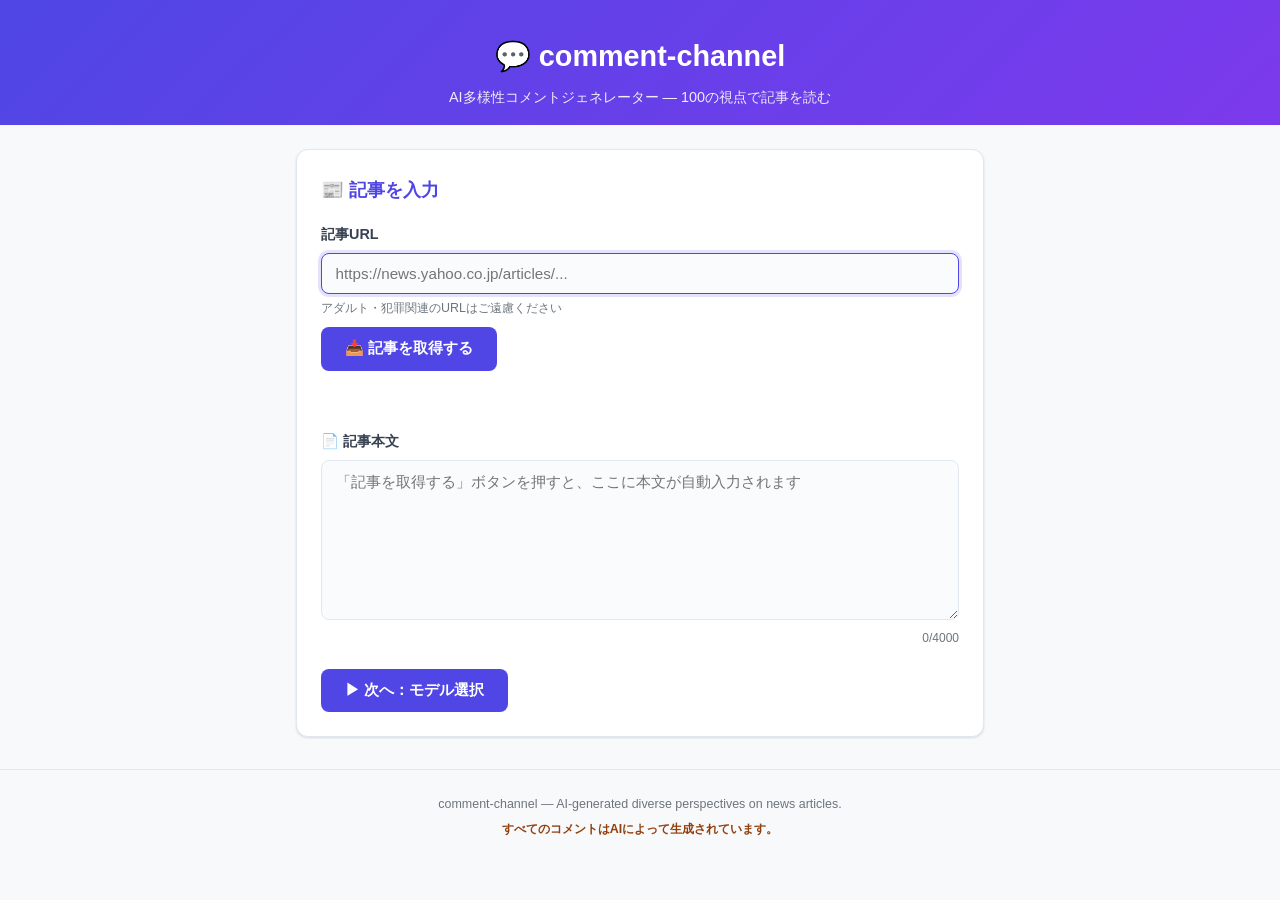
==== frontend/index.html @ 57fc4541 "文字化け修正: 🔒🎨🏗 絵文字のUTF-8破損を修復 ## なぜ起きたか - マルチバイト絵文字（4バイトUTF-8）の一部バイトが破損し、   U+FFFD (REPLACEMENT CHARACT" ====
<!DOCTYPE html>
<html lang="ja">
<head>
  <meta charset="UTF-8">
  <meta name="viewport" content="width=device-width, initial-scale=1.0">
  <title>comment-channel — AI多様性コメントジェネレーター</title>
  <link rel="stylesheet" href="css/style.css">
  <link rel="icon" href="data:image/svg+xml,<svg xmlns='http://www.w3.org/2000/svg' viewBox='0 0 100 100'><text y='.9em' font-size='90'>💬</text></svg>">
</head>
<body>

<header class="site-header">
  <h1>💬 comment-channel</h1>
  <p class="subtitle">AI多様性コメントジェネレーター — 100の視点で記事を読む</p>
</header>

<main class="container">

  <!-- ===== STEP 1: 記事入力 ===== -->
  <section id="step-input" class="card">
    <h2>📰 記事を入力</h2>

    <div class="form-group">
      <label for="article-url">記事URL</label>
      <input type="url" id="article-url" placeholder="https://news.yahoo.co.jp/articles/..." autofocus>
      <p class="hint">アダルト・犯罪関連のURLはご遠慮ください</p>
      <button id="btn-fetch-article" class="btn btn-primary" style="margin-top:.5rem;">📥 記事を取得する</button>
    </div>

    <div id="article-fetch-status" class="status-box hidden"></div>

    <div id="article-text-area" class="hidden">
      <div class="form-group">
        <label for="article-text" id="article-text-label">📄 記事本文</label>
        <textarea id="article-text" rows="8" maxlength="4000" placeholder="「記事を取得する」ボタンを押すと、ここに本文が自動入力されます"></textarea>
        <p class="char-count"><span id="article-char-count">0</span>/4000</p>
      </div>

      <button id="btn-next-article" class="btn btn-primary">▶ 次へ：モデル選択</button>
    </div>
  </section>

  <!-- ===== STEP 2: モデル選択 ===== -->
  <section id="step-model" class="card hidden">
    <h2>🤖 モデル選択</h2>

    <div class="model-select">
      <div class="model-card selected" data-model="gemini-3.1-flash-lite">
        <div class="model-name">Gemini 3.1 Flash-Lite</div>
        <div class="model-id">gemini-3.1-flash-lite</div>
        <div class="model-pricing">
          <span>入力 $0.25 / 1M tokens</span>
          <span>出力 $1.50 / 1M tokens</span>
        </div>
        <div class="model-badge">選択可能</div>
      </div>

      <div class="model-card disabled" data-model="claude-haiku-4-5">
        <div class="model-name">Claude Haiku 4.5</div>
        <div class="model-id">claude-haiku-4-5</div>
        <div class="model-pricing">
          <span>入力 $1.00 / 1M tokens</span>
          <span>出力 $5.00 / 1M tokens</span>
        </div>
        <div class="model-badge">準備中</div>
      </div>

      <div class="model-card disabled" data-model="gpt-5.6-luna">
        <div class="model-name">GPT-5.6 Luna</div>
        <div class="model-id">gpt-5.6-luna</div>
        <div class="model-pricing">
          <span>入力 $1.00 / 1M tokens</span>
          <span>出力 $6.00 / 1M tokens</span>
        </div>
        <div class="model-badge">準備中</div>
      </div>
    </div>

    <div class="form-group">
      <label for="api-key">
        🔑 APIキー
        <span class="security-notice">🛡 APIキーはあなたのブラウザ内でのみ使用され、サーバーに一切送信されません</span>
      </label>
      <input type="password" id="api-key" placeholder="AI の APIキーを入力してください">
      <p class="hint security-info">
        ⚠️ APIキーはお使いのブラウザのメモリ内にのみ保持され、当サービスのサーバーには一切送信されません。
        AIモデルの利用にはAPIキーに紐づく費用が発生します。
      </p>
    </div>

    <button id="btn-next-model" class="btn btn-primary">▶ 次へ：ペルソナ設定</button>
  </section>

  <!-- ===== STEP 3: ペルソナ設定 ===== -->
  <section id="step-persona" class="card hidden">
    <h2>👥 ペルソナ設定</h2>

    <div class="form-group">
      <label for="persona-count">
        人数: <strong id="persona-count-display">10</strong>人
      </label>
      <input type="range" id="persona-count" min="1" max="100" value="10" step="1">
      <div class="range-labels">
        <span>1</span>
        <span>20</span>
        <span>40</span>
        <span>60</span>
        <span>80</span>
        <span>100</span>
      </div>
    </div>

    <div class="form-group">
      <label>🗣 議論の傾向</label>
      <div class="tendency-select" id="tendency-select">
        <label class="tendency-option">
          <input type="radio" name="tendency" value="reddit">
          <span class="tendency-icon">🤖</span>
          <span class="tendency-name">Reddit風</span>
          <span class="tendency-desc">知的×カジュアル。upvote/downvote文化。皮肉やミーム交じりの議論。冷静な分析派と熱血派が混在</span>
        </label>
        <label class="tendency-option">
          <input type="radio" name="tendency" value="2ch">
          <span class="tendency-icon">🗿</span>
          <span class="tendency-name">2ちゃんねる風</span>
          <span class="tendency-desc">匿名掲示板のノリ。荒らし・煽り・祭り。スラング満載の無法地帯。たまに鋭い考察も</span>
        </label>
        <label class="tendency-option selected">
          <input type="radio" name="tendency" value="yahoo" checked>
          <span class="tendency-icon">😤</span>
          <span class="tendency-name">Yahooコメント風</span>
          <span class="tendency-desc">説教・上から目線・ご意見番。感情的ブチギレと冷静な正論が入り乱れる。AI要約つき</span>
        </label>
      </div>
    </div>

    <div class="form-group">
      <label>🌍 対象地域 <span class="hint">（複数選択可 / 未選択時は全地域から抽出）</span></label>
      <div class="region-grid" id="region-select">
        <label class="region-check"><input type="checkbox" name="region" value="east_asia" checked> 🇯🇵🇰🇷🇨🇳🇹🇼 東アジア</label>
        <label class="region-check"><input type="checkbox" name="region" value="southeast_asia" checked> 🇮🇩🇹🇭🇻🇳🇵🇭 東南アジア</label>
        <label class="region-check"><input type="checkbox" name="region" value="south_asia"> 🇮🇳🇵🇰🇧🇩🇱🇰 南アジア</label>
        <label class="region-check"><input type="checkbox" name="region" value="middle_east" checked> 🇸🇦🇦🇪🇮🇷🇹🇷 中東</label>
        <label class="region-check"><input type="checkbox" name="region" value="europe" checked> 🇬🇧🇫🇷🇩🇪🇮🇹🇪🇸 欧州</label>
        <label class="region-check"><input type="checkbox" name="region" value="north_america" checked> 🇺🇸🇨🇦🇲🇽 北米</label>
        <label class="region-check"><input type="checkbox" name="region" value="south_america"> 🇧🇷🇦🇷🇨🇴🇨🇱 南米</label>
        <label class="region-check"><input type="checkbox" name="region" value="africa"> 🇳🇬🇿🇦🇰🇪🇪🇬 アフリカ</label>
        <label class="region-check"><input type="checkbox" name="region" value="oceania"> 🇦🇺🇳🇿 オセアニア</label>
      </div>
    </div>

    <div class="form-group">
      <label class="checkbox-label">
        <input type="checkbox" id="include-japan" checked>
        🇯🇵 日本は必ず含める
      </label>
    </div>

    <div id="background-context" class="hidden" style="margin-bottom:1.25rem;"></div>

    <button id="btn-next-persona" class="btn btn-primary">▶ 次へ：確認と生成</button>
  </section>

  <!-- ===== 免責事項 + 生成ボタン ===== -->
  <section id="step-generate" class="card hidden">
    <h2>⚠️ 免責事項と確認</h2>
    <div class="disclaimer">
      <ul>
        <li>🔞 アダルト・犯罪関連の記事は禁止です</li>
        <li>🛡 <strong>APIキーはサーバーに一切送信されません</strong>（ブラウザ内でのみ使用）</li>
        <li>💰 APIキーを通じてAIモデル利用料金が発生します（推定費用: <strong id="cost-estimate">計算中...</strong>）</li>
        <li>🔒 生成結果はブラウザ内でのみ表示され、サーバーには保存されません</li>
        <li>🤖 すべてのコメントはAIによって生成されたものです</li>
        <li>⚠️ 生成内容の正確性・品質は保証されません</li>
      </ul>
    </div>

    <button id="btn-generate" class="btn btn-generate">🚀 コメント生成を開始する</button>
  </section>

  <!-- ===== 生成中プログレス ===== -->
  <section id="step-progress" class="card hidden">
    <h2>🤖 AI討論生成中...</h2>
    <div class="progress-bar-container">
      <div class="progress-bar" id="progress-bar"></div>
    </div>
    <p class="progress-text" id="progress-text">準備中...</p>
    <div id="live-comments" class="live-comments"></div>
  </section>

  <!-- ===== 完了 ===== -->
  <section id="step-complete" class="card hidden">
    <h2>✅ 生成完了！</h2>
    <p class="hint" style="margin-bottom:1rem;">結果はブラウザ内でのみ表示されます。サーバーには保存されません。</p>
    <div id="complete-info"></div>
  </section>

  <!-- ===== エラー表示 ===== -->
  <section id="step-error" class="card error-card hidden">
    <h2>❌ エラーが発生しました</h2>
    <div id="error-message"></div>
    <button id="btn-retry" class="btn btn-secondary">🔄 最初からやり直す</button>
  </section>

</main>

<footer class="site-footer">
  <p>comment-channel — AI-generated diverse perspectives on news articles.</p>
  <p class="notice">すべてのコメントはAIによって生成されています。</p>
</footer>

<script src="js/config.js"></script>
<script src="js/utils.js"></script>
<script src="personas/country-data.js"></script>
<script src="js/llm.js"></script>
<script src="js/personas.js"></script>
<script src="js/comments.js"></script>
<script src="js/app.js"></script>
</body>
</html>
---- frontend/css/style.css ----
/* ===== CSS Reset & Base ===== */
*, *::before, *::after { box-sizing: border-box; margin: 0; padding: 0; }

:root {
  --bg: #f8f9fa;
  --card-bg: #ffffff;
  --text: #1a1a2e;
  --text-secondary: #6c757d;
  --accent: #4f46e5;
  --accent-hover: #4338ca;
  --border: #e2e8f0;
  --success: #10b981;
  --warning: #f59e0b;
  --error: #ef4444;
  --radius: 12px;
  --shadow: 0 1px 3px rgba(0,0,0,.08), 0 1px 2px rgba(0,0,0,.06);
  --shadow-lg: 0 10px 25px rgba(0,0,0,.1);
  --max-width: 720px;
}

body {
  font-family: -apple-system, BlinkMacSystemFont, "Segoe UI", "Hiragino Kaku Gothic ProN", "Yu Gothic", sans-serif;
  background: var(--bg);
  color: var(--text);
  line-height: 1.7;
  min-height: 100vh;
}

/* ===== Header ===== */
.site-header {
  text-align: center;
  padding: 2rem 1rem 1rem;
  background: linear-gradient(135deg, var(--accent), #7c3aed);
  color: #fff;
}
.site-header h1 { font-size: 1.8rem; font-weight: 800; }
.site-header .subtitle { font-size: .9rem; opacity: .9; margin-top: .25rem; }

/* ===== Layout ===== */
.container { max-width: var(--max-width); margin: 1.5rem auto; padding: 0 1rem; }

/* ===== Card ===== */
.card {
  background: var(--card-bg);
  border-radius: var(--radius);
  box-shadow: var(--shadow);
  padding: 1.5rem;
  margin-bottom: 1.25rem;
  border: 1px solid var(--border);
}
.card h2 { font-size: 1.15rem; margin-bottom: 1rem; color: var(--accent); }
.card.hidden { display: none; }

/* ===== Form ===== */
.form-group { margin-bottom: 1.25rem; }
.form-group label {
  display: block;
  font-weight: 600;
  font-size: .9rem;
  margin-bottom: .4rem;
  color: #374151;
}
.form-group .security-notice {
  display: inline-block;
  background: #fef3c7;
  color: #92400e;
  font-size: .75rem;
  padding: .15rem .5rem;
  border-radius: 4px;
  margin-left: .5rem;
  font-weight: 500;
}

input[type="url"],
input[type="password"],
textarea {
  width: 100%;
  padding: .7rem .85rem;
  border: 1.5px solid var(--border);
  border-radius: 8px;
  font-size: .95rem;
  font-family: inherit;
  transition: border-color .15s;
  background: #fafbfc;
}
input:focus, textarea:focus {
  outline: none;
  border-color: var(--accent);
  box-shadow: 0 0 0 3px rgba(79,70,229,.15);
}

.hint { font-size: .78rem; color: var(--text-secondary); margin-top: .25rem; }
.char-count { font-size: .75rem; color: var(--text-secondary); text-align: right; }
.status-box {
  padding: .7rem 1rem;
  border-radius: 8px;
  font-size: .85rem;
  margin-bottom: 1rem;
}
.status-box.success { background: #d1fae5; color: #065f46; }
.status-box.error { background: #fee2e2; color: #991b1b; }
.status-box.loading { background: #e0e7ff; color: #3730a3; }

.checkbox-label {
  display: flex !important;
  align-items: center;
  gap: .5rem;
  cursor: pointer;
}
.checkbox-label input[type="checkbox"] {
  width: 1.1rem;
  height: 1.1rem;
}

/* ===== Buttons ===== */
.btn {
  display: inline-block;
  padding: .7rem 1.5rem;
  border-radius: 8px;
  border: none;
  font-size: .95rem;
  font-weight: 600;
  cursor: pointer;
  transition: all .15s;
  font-family: inherit;
  white-space: nowrap;  /* ボタン内テキスト折り返し防止（スマホ対策） */
}
.btn:disabled { opacity: .5; cursor: not-allowed; }
.btn-primary { background: var(--accent); color: #fff; }
.btn-primary:hover:not(:disabled) { background: var(--accent-hover); }
.btn-generate {
  width: 100%;
  padding: 1rem;
  font-size: 1.1rem;
  background: linear-gradient(135deg, #f59e0b, #ef4444);
  color: #fff;
  border-radius: 12px;
  box-shadow: 0 4px 14px rgba(239,68,68,.3);
}
.btn-generate:hover:not(:disabled) {
  box-shadow: 0 6px 20px rgba(239,68,68,.4);
  transform: translateY(-1px);
}
.btn-secondary {
  background: var(--border);
  color: var(--text);
}

/* ===== Model Cards ===== */
.model-select { display: flex; gap: .75rem; flex-wrap: wrap; }
.model-card {
  flex: 1;
  min-width: 180px;
  border: 2px solid var(--border);
  border-radius: var(--radius);
  padding: 1rem;
  text-align: center;
  cursor: pointer;
  transition: all .15s;
  position: relative;
}
.model-card.selected { border-color: var(--accent); background: #eef2ff; }
.model-card.disabled { opacity: .5; cursor: not-allowed; background: #f3f4f6; }
.model-card .model-name { font-weight: 700; font-size: .95rem; }
.model-card .model-id { font-size: .75rem; color: var(--text-secondary); margin: .2rem 0; }
.model-card .model-pricing { font-size: .7rem; color: var(--text-secondary); }
.model-card .model-pricing span { display: block; }
.model-card .model-badge {
  position: absolute; top: -.5rem; right: -.5rem;
  font-size: .65rem; padding: .15rem .5rem; border-radius: 10px;
  font-weight: 600;
}
.model-card.selected .model-badge { background: var(--accent); color: #fff; }
.model-card.disabled .model-badge { background: #9ca3af; color: #fff; }

/* ===== Tendency ===== */
.tendency-select { display: flex; flex-direction: column; gap: .5rem; }
.tendency-option {
  display: flex;
  align-items: center;
  gap: .6rem;
  padding: .6rem .8rem;
  border: 1.5px solid var(--border);
  border-radius: 8px;
  cursor: pointer;
  transition: all .15s;
}
.tendency-option:has(input:checked) {
  border-color: var(--accent);
  background: #eef2ff;
}
.tendency-option input { display: none; }
.tendency-option .tendency-icon { font-size: 1.2rem; }
.tendency-option .tendency-name { font-weight: 600; font-size: .85rem; min-width: 6rem; }
.tendency-option .tendency-desc { font-size: .78rem; color: var(--text-secondary); }

/* ===== Region Grid ===== */
.region-grid {
  display: grid;
  grid-template-columns: repeat(auto-fill, minmax(160px, 1fr));
  gap: .5rem;
}
.region-check {
  display: flex;
  align-items: center;
  gap: .4rem;
  padding: .45rem .6rem;
  border: 1.5px solid var(--border);
  border-radius: 6px;
  font-size: .82rem;
  cursor: pointer;
  transition: all .15s;
}
.region-check:has(input:checked) {
  border-color: var(--accent);
  background: #eef2ff;
}
.region-check input { width: 1rem; height: 1rem; }

/* ===== Slider ===== */
input[type="range"] {
  width: 100%;
  margin: .5rem 0;
  -webkit-appearance: none;
  height: 6px;
  border-radius: 3px;
  background: var(--border);
  outline: none;
}
input[type="range"]::-webkit-slider-thumb {
  -webkit-appearance: none;
  width: 22px;
  height: 22px;
  border-radius: 50%;
  background: var(--accent);
  cursor: pointer;
}
.range-labels {
  display: flex;
  justify-content: space-between;
  font-size: .7rem;
  color: var(--text-secondary);
}

/* ===== Disclaimer ===== */
.disclaimer {
  background: #fffbeb;
  border: 1.5px solid #fde68a;
  border-radius: 8px;
  padding: 1rem 1.2rem;
  font-size: .82rem;
  margin-bottom: 1rem;
}
.disclaimer ul { padding-left: 1.2rem; }
.disclaimer li { margin-bottom: .35rem; }

.security-info {
  background: #fef2f2;
  border: 1px solid #fecaca;
  padding: .5rem .75rem;
  border-radius: 6px;
  margin-top: .35rem !important;
  font-size: .78rem !important;
}

/* ===== Progress ===== */
.progress-bar-container {
  width: 100%;
  height: 8px;
  background: var(--border);
  border-radius: 4px;
  margin: 1rem 0;
  overflow: hidden;
}
.progress-bar {
  height: 100%;
  background: linear-gradient(90deg, var(--accent), #7c3aed);
  border-radius: 4px;
  transition: width .3s ease;
  width: 0%;
}
.progress-text {
  text-align: center;
  font-size: .85rem;
  color: var(--text-secondary);
}

/* ===== Live Comments ===== */
.live-comments {
  max-height: 480px;
  overflow-y: auto;
  margin-top: 1rem;
}
.live-comment {
  padding: .7rem .85rem;
  border-bottom: 1px solid var(--border);
  animation: fadeIn .3s ease;
}
.live-comment:last-child { border-bottom: none; }
.live-comment .lc-header {
  display: flex;
  align-items: center;
  gap: .4rem;
  font-size: .8rem;
  font-weight: 600;
  margin-bottom: .2rem;
}
.live-comment .lc-nickname { color: var(--accent); }
.live-comment .lc-country { font-size: .75rem; color: var(--text-secondary); }
.live-comment .lc-text { font-size: .82rem; line-height: 1.5; }
.live-comment .lc-reply {
  margin-left: 1.2rem;
  padding-left: .6rem;
  border-left: 2px solid var(--border);
  margin-top: .3rem;
  font-size: .78rem;
  color: #4b5563;
}
.live-comment .lc-reply-to { font-size: .7rem; color: var(--accent); margin-bottom: .15rem; }

@keyframes fadeIn {
  from { opacity: 0; transform: translateY(6px); }
  to { opacity: 1; transform: translateY(0); }
}

/* ===== Error ===== */
.error-card { border-color: var(--error); }
.error-card h2 { color: var(--error) !important; }

/* ===== Footer ===== */
.site-footer {
  text-align: center;
  padding: 1.5rem;
  font-size: .78rem;
  color: var(--text-secondary);
  border-top: 1px solid var(--border);
  margin-top: 2rem;
}
.site-footer .notice {
  margin-top: .25rem;
  font-weight: 600;
  color: #92400e;
}

/* ===== Forum-specific styles for generated HTML ===== */
/* Reddit風 */
.reddit-theme { background: #dae0e6; }
.reddit-theme .comment { background: #fff; border-radius: 4px; border: 1px solid #ccc; padding: 8px; margin-bottom: 4px; }
.reddit-theme .comment:hover { border-color: #898989; }
.reddit-theme .comment-header { font-size: .75rem; color: #4f46e5; }
.reddit-theme .vote-arrows { color: #878a8c; font-size: .85rem; margin-right: 4px; }
/* 2ちゃんねる風 */
.twoch-theme { background: #efefef; font-family: "MS PGothic", "IPAGothic", sans-serif; }
.twoch-theme .comment { background: #f0f0f0; border: 1px solid #ccc; padding: 6px 8px; margin-bottom: 2px; font-size: .9rem; }
.twoch-theme .comment-header { color: #006600; font-weight: bold; }
.twoch-theme .comment-number { color: #0000cc; }
/* Yahooコメント風 */
.yahoo-theme { background: #fff; }
.yahoo-theme .comment { border-bottom: 1px solid #e8e8e8; padding: 10px 0; }
.yahoo-theme .comment-header { color: #333; font-weight: bold; font-size: .85rem; }
.yahoo-theme .yahoo-actions { color: #999; font-size: .75rem; margin-top: 4px; }
.yahoo-theme .yahoo-actions span { margin-right: 12px; cursor: default; }

/* ===== Complete ===== */
#complete-info { font-size: .9rem; margin-bottom: 1rem; }
#complete-info p { margin-bottom: .5rem; }

/* ===== Responsive ===== */
@media (max-width: 480px) {
  .model-select { flex-direction: column; }
  .region-grid { grid-template-columns: 1fr 1fr; }
  .card { padding: 1rem; }
}

/* ===== Result Comments ===== */
.result-summary { background: #eef2ff; border: 1px solid #c7d2fe; border-radius: 8px; padding: .8rem; margin: .8rem 0; }
.result-summary h3 { font-size: .85rem; color: #3730a3; margin-bottom: .3rem; }
.result-summary p { font-size: .8rem; color: #1e1b4b; }
.result-comments-container { max-height: 500px; overflow-y: auto; margin-top: .8rem; }
.result-comment { background: #fff; border-radius: 8px; padding: .7rem; margin-bottom: .5rem; box-shadow: 0 1px 3px rgba(0,0,0,.06); }
.result-header { display: flex; align-items: center; gap: .3rem; flex-wrap: wrap; font-size: .75rem; margin-bottom: .3rem; }
.result-icon { font-size: .9rem; }
.result-country { color: #6c757d; font-size: .7rem; }
.result-occ { color: #9ca3af; font-size: .7rem; }
.result-stance { background: #f3f4f6; padding: 0 .3rem; border-radius: 3px; font-size: .65rem; }
.result-num { margin-left: auto; color: #d1d5db; font-size: .7rem; }
.result-body { font-size: .85rem; line-height: 1.5; }
.result-comment .replies { margin-top: .3rem; margin-left: 1rem; padding-left: .6rem; border-left: 2px solid #e5e7eb; }
.result-comment .reply { font-size: .78rem; color: #4b5563; margin-bottom: .2rem; }
.result-comment .reply-nick { font-weight: 600; color: #4f46e5; }

/* ===== Google Search Grounding 背景情報 ===== */
#background-context { margin-top: 1rem; margin-bottom: 1.25rem; }
.bg-loading { text-align: center; padding: 1rem; color: #6c757d; font-size: .85rem; }
.bg-failed { color: #ef4444; }
.bg-result { background: #f0fdf4; border: 1px solid #bbf7d0; border-radius: var(--radius); padding: 1rem; }
.bg-header { font-weight: 700; font-size: .85rem; color: #166534; margin-bottom: .6rem; }
.bg-header .hint { font-weight: 400; color: #6c757d; font-size: .7rem; }
.bg-section { margin-bottom: .5rem; }
.bg-label { font-weight: 600; font-size: .75rem; color: var(--accent); display: block; margin-bottom: .15rem; }
.bg-section p { font-size: .82rem; color: #1a1a2e; line-height: 1.5; margin: 0; }
.bg-section ul { margin: .2rem 0 0 1.2rem; font-size: .8rem; }
.bg-section li { margin-bottom: .15rem; }
.bg-sources { margin-top: .6rem; display: flex; flex-wrap: wrap; gap: .3rem; }
.bg-source-link { font-size: .7rem; color: var(--accent); text-decoration: none; background: #eef2ff; padding: .15rem .4rem; border-radius: 4px; display: inline-block; max-width: 100%; overflow: hidden; text-overflow: ellipsis; white-space: nowrap; }
.bg-source-link:hover { text-decoration: underline; }
.bg-tokens { font-size: .65rem; color: #9ca3af; margin-top: .5rem; text-align: right; }
.loading-dot { display: inline-block; width: 6px; height: 6px; background: var(--accent); border-radius: 50%; animation: blink 1s infinite; margin-left: 4px; vertical-align: middle; }
@keyframes blink { 0%, 100% { opacity: 0; } 50% { opacity: 1; } }
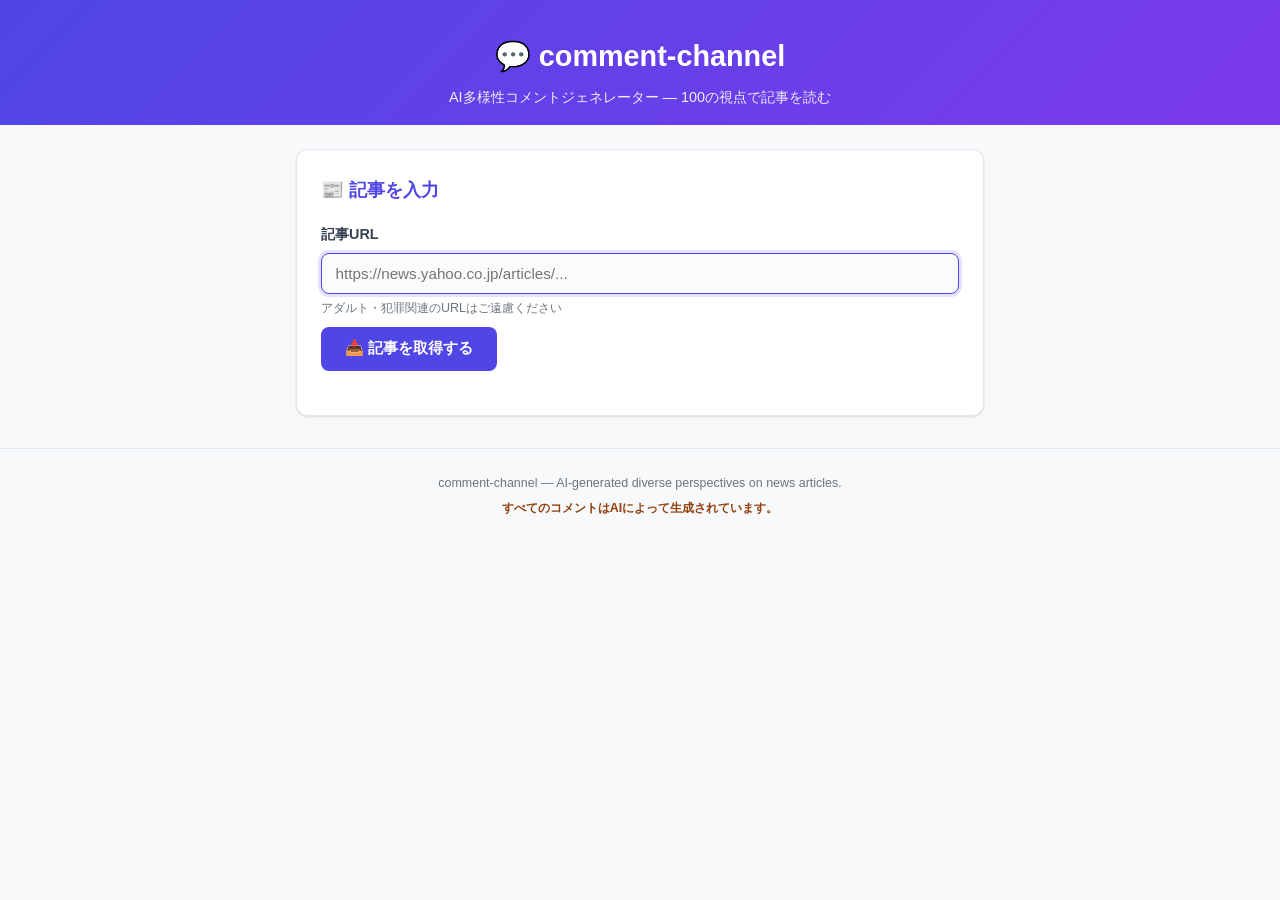
==== commit ec2c385f: "fix: 記事未入力のまま次ステップへ遷移できる問題と依存脆弱性を修正 - Step1で記事本文が空のまま「次へ」を押しても遷移しないようチェックを追加   - 汎用 .hidden クラスが未定義で" ====
--- a/frontend/index.html
+++ b/frontend/index.html
@@ -5,7 +5,7 @@
   <meta name="viewport" content="width=device-width, initial-scale=1.0">
   <title>comment-channel — AI多様性コメントジェネレーター</title>
   <link rel="stylesheet" href="css/style.css">
-  <link rel="icon" href="data:image/svg+xml,<svg xmlns='http://www.w3.org/2000/svg' viewBox='0 0 100 100'><text y='.9em' font-size='90'>💬</text></svg>">
+  <link rel="icon" type="image/svg+xml" href="favicon.svg">
 </head>
 <body>
 
@@ -65,25 +65,37 @@
         <div class="model-badge">準備中</div>
       </div>
 
-      <div class="model-card disabled" data-model="gpt-5.6-luna">
+      <div class="model-card" data-model="gpt-5.6-luna">
         <div class="model-name">GPT-5.6 Luna</div>
         <div class="model-id">gpt-5.6-luna</div>
         <div class="model-pricing">
-          <span>入力 $1.00 / 1M tokens</span>
-          <span>出力 $6.00 / 1M tokens</span>
-        </div>
-        <div class="model-badge">準備中</div>
+          <span>入力 $0.20 / 1M tokens</span>
+          <span>出力 $1.20 / 1M tokens</span>
+        </div>
+        <div class="model-badge">🆕 80%OFF + Web検索内蔵</div>
+      </div>
+
+      <div class="model-card" data-model="sakana-namazu">
+        <div class="model-name">Sakana Namazu</div>
+        <div class="model-id">sakana-namazu-v1.0</div>
+        <div class="model-pricing">
+          <span>入力 $0.95 / 1M tokens</span>
+          <span>出力 $4.00 / 1M tokens</span>
+        </div>
+        <div class="model-badge">🆕 日本語特化 + Web検索内蔵</div>
       </div>
     </div>
 
     <div class="form-group">
       <label for="api-key">
         🔑 APIキー
-        <span class="security-notice">🛡 APIキーはあなたのブラウザ内でのみ使用され、サーバーに一切送信されません</span>
+        <span class="security-notice">🛡 Gemini/GPT: ブラウザ内のみ使用。Sakana: CORS回避のためプロキシを通過（保存なし）</span>
       </label>
       <input type="password" id="api-key" placeholder="AI の APIキーを入力してください">
       <p class="hint security-info">
-        ⚠️ APIキーはお使いのブラウザのメモリ内にのみ保持され、当サービスのサーバーには一切送信されません。
+        ⚠️ APIキーはお使いのブラウザのメモリ内にのみ保持されます。<br>
+        Gemini / GPT-5.6-luna はブラウザから直接APIを呼び出すため、サーバーに一切送信されません。<br>
+        Sakana Namazu のみ、APIがブラウザCORS非対応のため、当サービスの中継サーバーを経由します（APIキーの保存・ログ出力は一切行いません）。<br>
         AIモデルの利用にはAPIキーに紐づく費用が発生します。
       </p>
     </div>
@@ -167,7 +179,7 @@
     <div class="disclaimer">
       <ul>
         <li>🔞 アダルト・犯罪関連の記事は禁止です</li>
-        <li>🛡 <strong>APIキーはサーバーに一切送信されません</strong>（ブラウザ内でのみ使用）</li>
+        <li>🛡 <strong>Gemini/GPT: APIキーはサーバーに一切送信されません</strong>（ブラウザ内でのみ使用）。Sakana: CORS回避のため中継サーバーを経由（保存なし）</li>
         <li>💰 APIキーを通じてAIモデル利用料金が発生します（推定費用: <strong id="cost-estimate">計算中...</strong>）</li>
         <li>🔒 生成結果はブラウザ内でのみ表示され、サーバーには保存されません</li>
         <li>🤖 すべてのコメントはAIによって生成されたものです</li>
--- a/frontend/css/style.css
+++ b/frontend/css/style.css
@@ -49,7 +49,9 @@
   border: 1px solid var(--border);
 }
 .card h2 { font-size: 1.15rem; margin-bottom: 1rem; color: var(--accent); }
-.card.hidden { display: none; }
+
+/* 非表示ユーティリティ（card 以外の要素にも適用する） */
+.hidden { display: none !important; }
 
 /* ===== Form ===== */
 .form-group { margin-bottom: 1.25rem; }
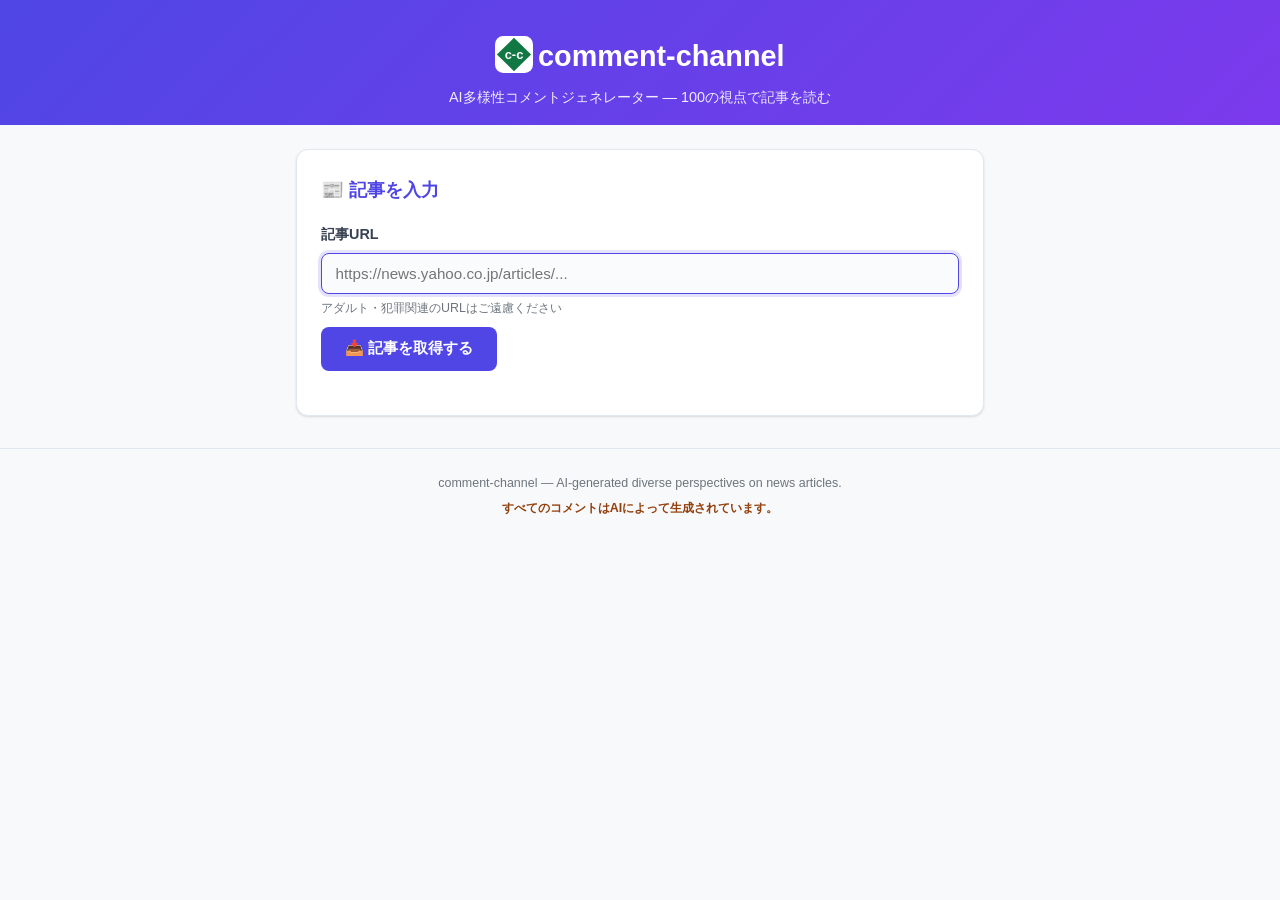
==== commit e7351275: "feat(ui): ヘッダーの💬絵文字を favicon に差し替え - h1 の絵文字 💬 を favicon.svg（c-c の緑ひし形）の img に置換 - ロゴ用にサイズ・角丸・縦位置を C" ====
--- a/frontend/index.html
+++ b/frontend/index.html
@@ -10,7 +10,7 @@
 <body>
 
 <header class="site-header">
-  <h1>💬 comment-channel</h1>
+  <h1><img src="favicon.svg" alt="" class="site-logo">comment-channel</h1>
   <p class="subtitle">AI多様性コメントジェネレーター — 100の視点で記事を読む</p>
 </header>
 
--- a/frontend/css/style.css
+++ b/frontend/css/style.css
@@ -34,6 +34,13 @@
   color: #fff;
 }
 .site-header h1 { font-size: 1.8rem; font-weight: 800; }
+.site-header .site-logo {
+  width: 1.3em;
+  height: 1.3em;
+  margin-right: .18em;
+  vertical-align: -.26em;
+  border-radius: 22%;
+}
 .site-header .subtitle { font-size: .9rem; opacity: .9; margin-top: .25rem; }
 
 /* ===== Layout ===== */
